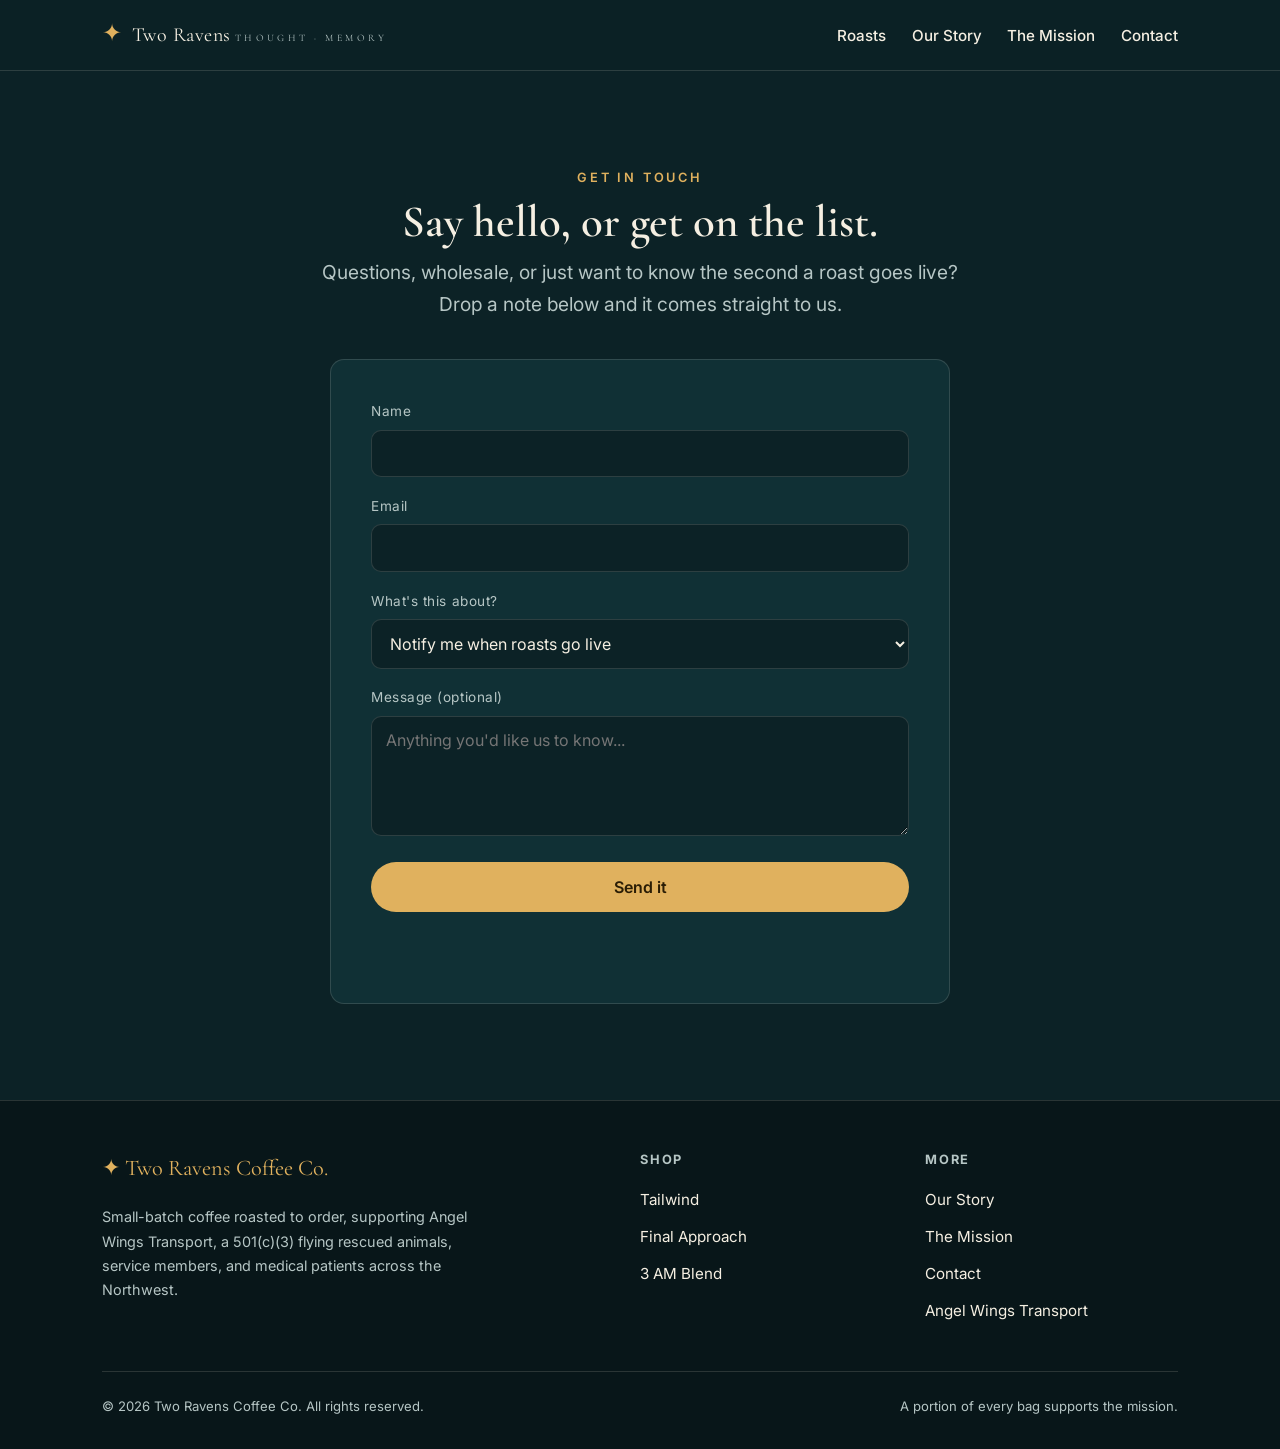
==== contact.html @ d295ef32 "Replace single-page site with multi-page rebuild" ====
<!DOCTYPE html>
<html lang="en">
<head>
  <meta charset="UTF-8" />
  <meta name="viewport" content="width=device-width, initial-scale=1.0" />
  <title>Contact &amp; Notify | Two Ravens Coffee Co.</title>
  <meta name="description" content="Get in touch with Two Ravens Coffee Co., or leave your email to hear the moment a roast goes live." />
  <link rel="preconnect" href="https://fonts.googleapis.com" />
  <link rel="preconnect" href="https://fonts.gstatic.com" crossorigin />
  <link href="https://fonts.googleapis.com/css2?family=Cormorant+Garamond:wght@500;600;700&amp;family=Inter:wght@400;500;600&amp;display=swap" rel="stylesheet" />
  <link rel="stylesheet" href="assets/style.css" />
</head>
<body>

  <!-- HEADER -->
  <header class="site-header">
    <div class="wrap nav">
      <a class="brand" href="index.html">
        <span class="mark">✦</span>
        <span>
          <span class="name">Two Ravens</span>
          <span class="tag">Thought · Memory</span>
        </span>
      </a>
      <button class="nav-toggle" aria-label="Menu" aria-expanded="false" onclick="document.getElementById('nav').classList.toggle('open')">☰</button>
      <ul class="nav-links" id="nav">
        <li><a href="index.html#roasts">Roasts</a></li>
        <li><a href="index.html#story">Our Story</a></li>
        <li><a href="index.html#mission">The Mission</a></li>
        <li><a href="contact.html">Contact</a></li>
      </ul>
    </div>
  </header>

  <section>
    <div class="wrap">
      <div class="section-head center">
        <p class="eyebrow">Get in touch</p>
        <h2>Say hello, or get on the list.</h2>
        <p class="lead" style="margin-inline:auto;">Questions, wholesale, or just want to know the second a roast goes live? Drop a note below and it comes straight to us.</p>
      </div>

      <form class="form-card" id="contact-form" novalidate>
        <div class="field">
          <label for="name">Name</label>
          <input type="text" id="name" name="name" autocomplete="name" required />
        </div>
        <div class="field">
          <label for="email">Email</label>
          <input type="email" id="email" name="email" autocomplete="email" required />
        </div>
        <div class="field">
          <label for="topic">What's this about?</label>
          <select id="topic" name="topic">
            <option value="Notify me">Notify me when roasts go live</option>
            <option value="General question">General question</option>
            <option value="Wholesale / bulk">Wholesale / bulk</option>
            <option value="The mission / AWT">The mission / Angel Wings Transport</option>
            <option value="Other">Other</option>
          </select>
        </div>
        <div class="field">
          <label for="message">Message <span style="color:var(--muted);">(optional)</span></label>
          <textarea id="message" name="message" placeholder="Anything you'd like us to know..."></textarea>
        </div>
        <!-- simple honeypot for bots -->
        <div style="position:absolute;left:-9999px;" aria-hidden="true">
          <label>Leave this empty<input type="text" name="company" tabindex="-1" autocomplete="off" /></label>
        </div>
        <button type="submit" class="btn btn-gold btn-block" id="submit-btn">Send it</button>
        <p class="form-status" id="status" role="status" aria-live="polite"></p>
      </form>
    </div>
  </section>

  <!-- FOOTER -->
  <footer class="site-footer">
    <div class="wrap">
      <div class="foot-grid">
        <div class="foot-brand">
          <p><span class="mark">✦ Two Ravens Coffee Co.</span></p>
          <p class="foot-note">Small-batch coffee roasted to order, supporting Angel Wings Transport, a 501(c)(3) flying rescued animals, service members, and medical patients across the Northwest.</p>
        </div>
        <div>
          <h4>Shop</h4>
          <ul>
            <li><a href="products/tailwind.html">Tailwind</a></li>
            <li><a href="products/final-approach.html">Final Approach</a></li>
            <li><a href="products/3am-blend.html">3 AM Blend</a></li>
          </ul>
        </div>
        <div>
          <h4>More</h4>
          <ul>
            <li><a href="index.html#story">Our Story</a></li>
            <li><a href="index.html#mission">The Mission</a></li>
            <li><a href="contact.html">Contact</a></li>
            <li><a href="https://awtrescue.org" target="_blank" rel="noopener">Angel Wings Transport</a></li>
          </ul>
        </div>
      </div>
      <div class="foot-legal">
        <span>© 2026 Two Ravens Coffee Co. All rights reserved.</span>
        <span>A portion of every bag supports the mission.</span>
      </div>
    </div>
  </footer>

  <script>
    /* ============================================================
       CONFIG: paste the Make.com "Custom webhook" URL here.
       Until it's set, the form validates and shows a friendly
       message but does not send anywhere.
       ============================================================ */
    var MAKE_WEBHOOK_URL = "https://hook.us1.make.com/y11s72uwlefrtvobmuytp2gxxdaddbuw"; // e.g. "https://hook.us2.make.com/xxxxxxxxxxxxxxxx"

    // Shared secret the Make scenario checks. A direct bot POST that doesn't
    // load this page won't include it, so Make drops the submission.
    var FORM_TOKEN = "trc_2026_a9F3kQ7z";
    // When the page loaded, used to measure how fast the form was filled.
    var FORM_RENDERED_AT = Date.now();

    var form = document.getElementById('contact-form');
    var statusEl = document.getElementById('status');
    var btn = document.getElementById('submit-btn');

    form.addEventListener('submit', async function (e) {
      e.preventDefault();
      statusEl.className = 'form-status';
      statusEl.textContent = '';

      // honeypot
      if (form.company.value) { return; }

      var name = form.name.value.trim();
      var email = form.email.value.trim();
      if (!name || !email || !/^[^@\s]+@[^@\s]+\.[^@\s]+$/.test(email)) {
        statusEl.className = 'form-status err';
        statusEl.textContent = 'Please add your name and a valid email.';
        return;
      }

      var payload = {
        name: name,
        email: email,
        topic: form.topic.value,
        message: form.message.value.trim(),
        company: form.company.value,                 // honeypot (must be empty)
        form_token: FORM_TOKEN,                       // shared secret
        elapsed_ms: Date.now() - FORM_RENDERED_AT,    // how long the form took to fill
        source: 'tworavens-website',
        page: location.href,
        submitted_at: new Date().toISOString()
      };

      if (!MAKE_WEBHOOK_URL) {
        statusEl.className = 'form-status ok';
        statusEl.textContent = "Thanks, " + name + "! You're on the list, and we'll be in touch soon.";
        form.reset();
        return;
      }

      btn.disabled = true; btn.textContent = 'Sending…';
      try {
        var res = await fetch(MAKE_WEBHOOK_URL, {
          method: 'POST',
          headers: { 'Content-Type': 'application/json' },
          body: JSON.stringify(payload)
        });
        if (!res.ok) throw new Error('Request failed');
        statusEl.className = 'form-status ok';
        statusEl.textContent = "Thanks, " + name + "! You're on the list, and we'll be in touch soon.";
        form.reset();
      } catch (err) {
        statusEl.className = 'form-status err';
        statusEl.textContent = 'Something went wrong sending that. Please try again in a moment.';
      } finally {
        btn.disabled = false; btn.textContent = 'Send it';
      }
    });
  </script>
---- assets/style.css ----
/* ============================================================
   Two Ravens Coffee Co. shared styles
   Brand: deep teal night sky, gold north star, warm cream.
   ============================================================ */

:root {
  --ink:        #0c2226;  /* near-black teal, page background      */
  --ink-2:      #103035;  /* raised surface / cards                */
  --ink-3:      #16434a;  /* hover / borders                       */
  --teal:       #1f5d66;  /* accent teal                          */
  --gold:       #e0b15e;  /* north star gold                       */
  --gold-soft:  #f0d29a;
  --cream:      #f5efe2;  /* primary text                          */
  --muted:      #b6c6c5;  /* secondary text                        */
  --line:       rgba(245,239,226,.14);
  --maxw:       1120px;
  --radius:     14px;
  --shadow:     0 18px 40px rgba(0,0,0,.35);
  --serif:      'Cormorant Garamond', Georgia, 'Times New Roman', serif;
  --sans:       'Inter', system-ui, -apple-system, Segoe UI, Roboto, Helvetica, Arial, sans-serif;
}

* { box-sizing: border-box; }

html { scroll-behavior: smooth; }

body {
  margin: 0;
  background: var(--ink);
  color: var(--cream);
  font-family: var(--sans);
  font-size: 17px;
  line-height: 1.7;
  -webkit-font-smoothing: antialiased;
  text-rendering: optimizeLegibility;
}

img { max-width: 100%; display: block; }

a { color: var(--gold-soft); text-decoration: none; }
a:hover { color: var(--gold); }

.wrap { width: 100%; max-width: var(--maxw); margin: 0 auto; padding: 0 22px; }

.eyebrow {
  font-size: .8rem;
  letter-spacing: .22em;
  text-transform: uppercase;
  color: var(--gold);
  font-weight: 600;
  margin: 0 0 .6rem;
}

h1, h2, h3 { font-family: var(--serif); font-weight: 600; line-height: 1.1; color: var(--cream); }
h1 { font-size: clamp(2.4rem, 6vw, 4.2rem); letter-spacing: .5px; }
h2 { font-size: clamp(1.8rem, 4vw, 2.8rem); margin: 0 0 .5rem; }
h3 { font-size: 1.5rem; margin: 0 0 .35rem; }

p { margin: 0 0 1.1rem; }
.lead { font-size: 1.2rem; color: var(--muted); max-width: 60ch; }

/* ---------- buttons ---------- */
.btn {
  display: inline-flex; align-items: center; gap: .5rem;
  font-family: var(--sans); font-weight: 600; font-size: 1rem;
  padding: .85rem 1.5rem; border-radius: 999px;
  border: 1.5px solid transparent; cursor: pointer;
  transition: transform .15s ease, background .2s ease, color .2s ease, border-color .2s ease;
}
.btn:hover { transform: translateY(-2px); }
.btn-gold { background: var(--gold); color: #2a1d05; }
.btn-gold:hover { background: var(--gold-soft); color: #2a1d05; }
.btn-ghost { background: transparent; color: var(--cream); border-color: var(--line); }
.btn-ghost:hover { border-color: var(--gold); color: var(--gold); }
.btn-block { width: 100%; justify-content: center; }

/* ---------- header / nav ---------- */
.site-header {
  position: sticky; top: 0; z-index: 50;
  background: rgba(12,34,38,.86);
  backdrop-filter: blur(10px);
  border-bottom: 1px solid var(--line);
}
.nav { display: flex; align-items: center; justify-content: space-between; height: 70px; }
.brand { display: flex; align-items: baseline; gap: .6rem; font-family: var(--serif); }
.brand .mark { font-size: 1.5rem; color: var(--gold); line-height: 1; }
.brand .name { font-size: 1.25rem; letter-spacing: .5px; color: var(--cream); }
.brand .tag { font-size: .62rem; letter-spacing: .35em; color: var(--muted); text-transform: uppercase; }
.nav-links { display: flex; align-items: center; gap: 1.6rem; list-style: none; margin: 0; padding: 0; }
.nav-links a { color: var(--cream); font-size: .95rem; font-weight: 500; }
.nav-links a:hover { color: var(--gold); }
.nav-toggle { display: none; background: none; border: 0; color: var(--cream); font-size: 1.6rem; cursor: pointer; }

/* ---------- hero ---------- */
.hero {
  position: relative;
  padding: clamp(4rem, 10vw, 8rem) 0;
  background:
    radial-gradient(1200px 500px at 70% -10%, rgba(31,93,102,.55), transparent 60%),
    linear-gradient(180deg, #0c2226 0%, #0a1c20 100%);
  overflow: hidden;
}
.hero .star { position: absolute; top: 12%; right: 14%; font-size: 2rem; color: var(--gold); opacity: .9; filter: drop-shadow(0 0 12px rgba(224,177,94,.6)); }
.hero h1 { max-width: 16ch; }
.hero .lead { margin-top: 1rem; }
.hero .cta-row { display: flex; flex-wrap: wrap; gap: .8rem; margin-top: 1.8rem; }

/* ---------- sections ---------- */
section { padding: clamp(3.5rem, 8vw, 6rem) 0; }
.section-head { max-width: 62ch; margin-bottom: 2.4rem; }
.section-head.center { margin-left: auto; margin-right: auto; text-align: center; }
.alt { background: var(--ink-2); }

/* ---------- mission cards (awt-inspired three-up) ---------- */
.cards-3 { display: grid; grid-template-columns: repeat(3, 1fr); gap: 1.2rem; }
.mcard {
  background: var(--ink); border: 1px solid var(--line); border-radius: var(--radius);
  padding: 1.8rem 1.5rem; transition: border-color .2s ease, transform .2s ease;
}
.mcard:hover { border-color: var(--gold); transform: translateY(-3px); }
.mcard .ic { font-size: 1.7rem; margin-bottom: .6rem; }

/* ---------- product cards ---------- */
.products { display: grid; grid-template-columns: repeat(3, 1fr); gap: 1.5rem; }
.pcard {
  background: var(--ink-2); border: 1px solid var(--line); border-radius: var(--radius);
  overflow: hidden; display: flex; flex-direction: column; transition: transform .2s ease, border-color .2s ease, box-shadow .2s ease;
}
.pcard:hover { transform: translateY(-4px); border-color: var(--gold); box-shadow: var(--shadow); }
.pcard .ph { aspect-ratio: 4/5; background: #0a1a1d; display: flex; align-items: center; justify-content: center; overflow: hidden; }
.pcard .ph img { width: 100%; height: 100%; object-fit: cover; }
.pcard .body { padding: 1.3rem 1.4rem 1.5rem; display: flex; flex-direction: column; flex: 1; }
.pill { align-self: flex-start; font-size: .68rem; letter-spacing: .14em; text-transform: uppercase; color: var(--gold); border: 1px solid var(--line); border-radius: 999px; padding: .25rem .7rem; margin-bottom: .7rem; }
.pcard p { color: var(--muted); font-size: .98rem; flex: 1; }
.price-row { display: flex; align-items: baseline; gap: .5rem; margin: .4rem 0 1rem; }
.price { font-family: var(--serif); font-size: 1.6rem; color: var(--cream); }
.price .unit { font-family: var(--sans); font-size: .85rem; color: var(--muted); }

/* ---------- product detail ---------- */
.pdetail { display: grid; grid-template-columns: 1fr 1fr; gap: 3rem; align-items: start; }
.gallery .main { background: #0a1a1d; border: 1px solid var(--line); border-radius: var(--radius); overflow: hidden; aspect-ratio: 4/5; }
.gallery .main img { width: 100%; height: 100%; object-fit: cover; }
.thumbs { display: flex; gap: .7rem; margin-top: .8rem; }
.thumbs button { padding: 0; border: 1px solid var(--line); border-radius: 10px; overflow: hidden; background: #0a1a1d; cursor: pointer; width: 78px; height: 96px; }
.thumbs button.active { border-color: var(--gold); }
.thumbs img { width: 100%; height: 100%; object-fit: cover; }
.breadcrumb { font-size: .85rem; color: var(--muted); margin-bottom: 1rem; }
.breadcrumb a { color: var(--muted); }
.notes { display: flex; flex-wrap: wrap; gap: .5rem; margin: 1rem 0 1.5rem; list-style: none; padding: 0; }
.notes li { background: var(--ink-2); border: 1px solid var(--line); border-radius: 999px; padding: .35rem .85rem; font-size: .85rem; color: var(--cream); }
.spec { width: 100%; border-collapse: collapse; margin: 1rem 0 1.6rem; }
.spec th, .spec td { text-align: left; padding: .6rem 0; border-bottom: 1px solid var(--line); font-size: .95rem; }
.spec th { color: var(--muted); font-weight: 500; width: 42%; }
.opt-row { display: flex; gap: .6rem; margin: 0 0 1.2rem; flex-wrap: wrap; }
.opt { border: 1.5px solid var(--line); background: transparent; color: var(--cream); border-radius: 10px; padding: .6rem 1.1rem; cursor: pointer; font-weight: 600; font-size: .95rem; }
.opt.active { border-color: var(--gold); color: var(--gold); }
.note-box { background: var(--ink-2); border: 1px solid var(--line); border-left: 3px solid var(--gold); border-radius: 10px; padding: 1rem 1.2rem; font-size: .92rem; color: var(--muted); }

/* ---------- contact form ---------- */
.form-card { background: var(--ink-2); border: 1px solid var(--line); border-radius: var(--radius); padding: clamp(1.6rem, 4vw, 2.5rem); max-width: 620px; margin: 0 auto; }
.field { margin-bottom: 1.1rem; }
.field label { display: block; font-size: .85rem; letter-spacing: .04em; color: var(--muted); margin-bottom: .4rem; }
.field input, .field select, .field textarea {
  width: 100%; background: var(--ink); border: 1.5px solid var(--line); border-radius: 10px;
  color: var(--cream); font-family: var(--sans); font-size: 1rem; padding: .8rem .9rem;
}
.field input:focus, .field select:focus, .field textarea:focus { outline: none; border-color: var(--gold); }
.field textarea { resize: vertical; min-height: 120px; }
.form-status { margin-top: 1rem; font-size: .95rem; min-height: 1.2em; }
.form-status.ok { color: var(--gold-soft); }
.form-status.err { color: #f3a3a3; }

/* ---------- footer ---------- */
.site-footer { background: #081619; border-top: 1px solid var(--line); padding: 3rem 0 2rem; }
.foot-grid { display: grid; grid-template-columns: 2fr 1fr 1fr; gap: 2rem; }
.site-footer h4 { font-family: var(--sans); font-size: .8rem; letter-spacing: .14em; text-transform: uppercase; color: var(--muted); margin: 0 0 .9rem; }
.site-footer ul { list-style: none; margin: 0; padding: 0; }
.site-footer li { margin-bottom: .5rem; }
.site-footer a { color: var(--cream); font-size: .95rem; }
.foot-brand .mark { color: var(--gold); font-family: var(--serif); font-size: 1.4rem; }
.foot-note { color: var(--muted); font-size: .9rem; max-width: 44ch; }
.foot-legal { margin-top: 2.4rem; padding-top: 1.4rem; border-top: 1px solid var(--line); display: flex; justify-content: space-between; flex-wrap: wrap; gap: .6rem; color: var(--muted); font-size: .82rem; }

/* ---------- compliance fine print ---------- */
.fineprint { font-size: .82rem; color: var(--muted); max-width: 70ch; margin-top: 1.5rem; }

/* ---------- responsive ---------- */
@media (max-width: 860px) {
  .pdetail { grid-template-columns: 1fr; gap: 1.8rem; }
  .cards-3, .products { grid-template-columns: 1fr; }
  .foot-grid { grid-template-columns: 1fr; gap: 1.6rem; }
  .nav-toggle { display: block; }
  .nav-links {
    position: absolute; top: 70px; left: 0; right: 0;
    flex-direction: column; align-items: flex-start; gap: 0;
    background: var(--ink-2); border-bottom: 1px solid var(--line);
    padding: .5rem 22px 1rem; display: none;
  }
  .nav-links.open { display: flex; }
  .nav-links li { width: 100%; }
  .nav-links a { display: block; width: 100%; padding: .8rem 0; border-bottom: 1px solid var(--line); }
  .btn-block-mobile { width: 100%; justify-content: center; }
}
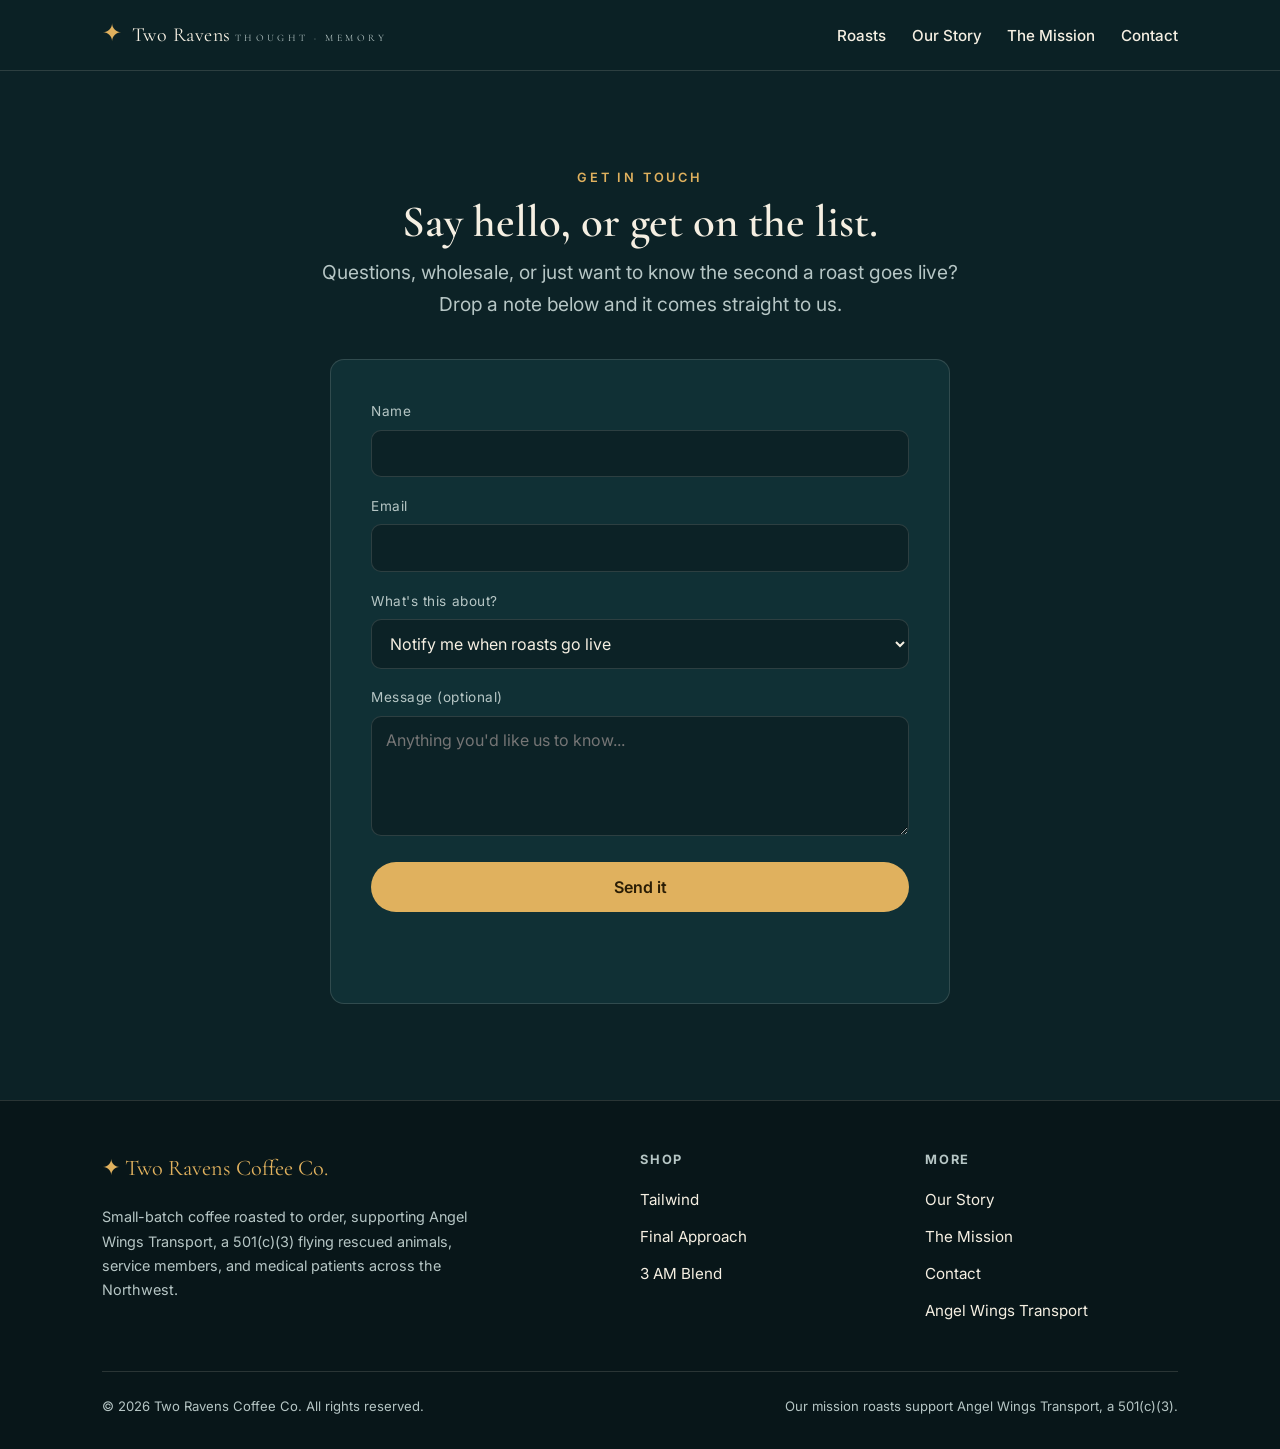
==== commit 5aea9842: "Add files via upload" ====
--- a/contact.html
+++ b/contact.html
@@ -101,7 +101,7 @@
       </div>
       <div class="foot-legal">
         <span>© 2026 Two Ravens Coffee Co. All rights reserved.</span>
-        <span>A portion of every bag supports the mission.</span>
+        <span>Our mission roasts support Angel Wings Transport, a 501(c)(3).</span>
       </div>
     </div>
   </footer>
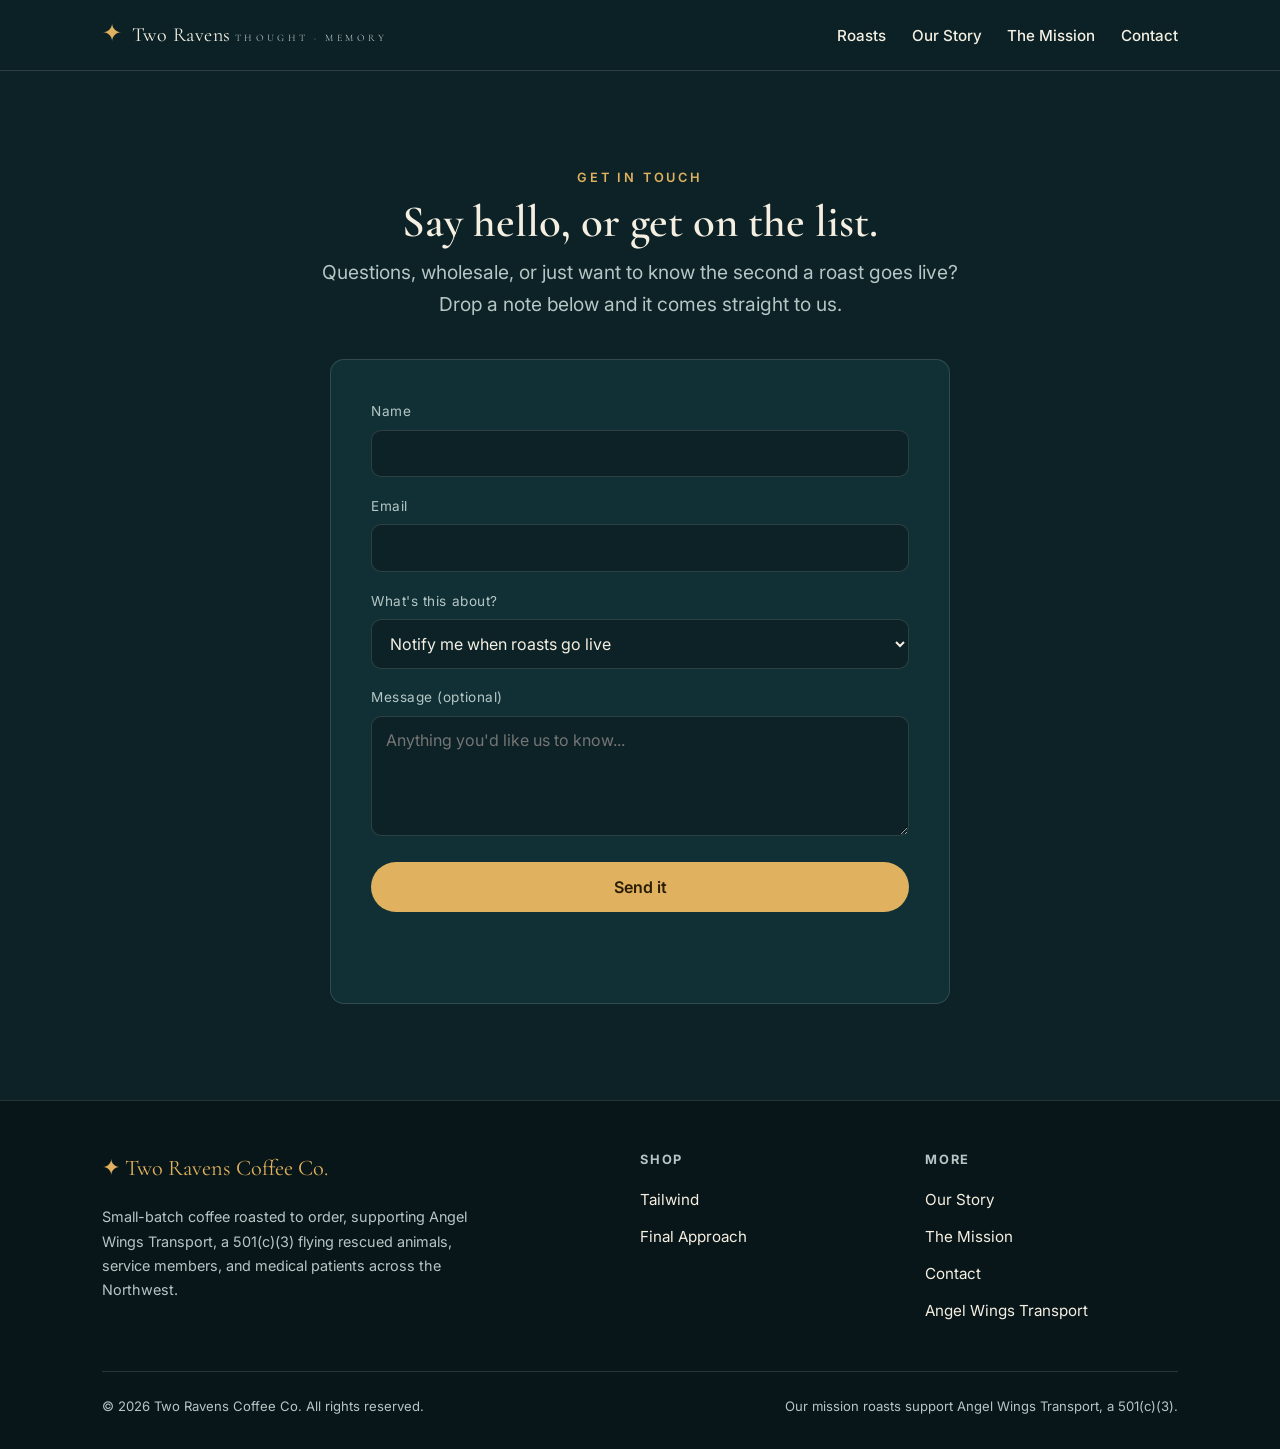
==== commit 7f0180be: "Add files via upload" ====
--- a/contact.html
+++ b/contact.html
@@ -86,7 +86,6 @@
           <ul>
             <li><a href="products/tailwind.html">Tailwind</a></li>
             <li><a href="products/final-approach.html">Final Approach</a></li>
-            <li><a href="products/3am-blend.html">3 AM Blend</a></li>
           </ul>
         </div>
         <div>
